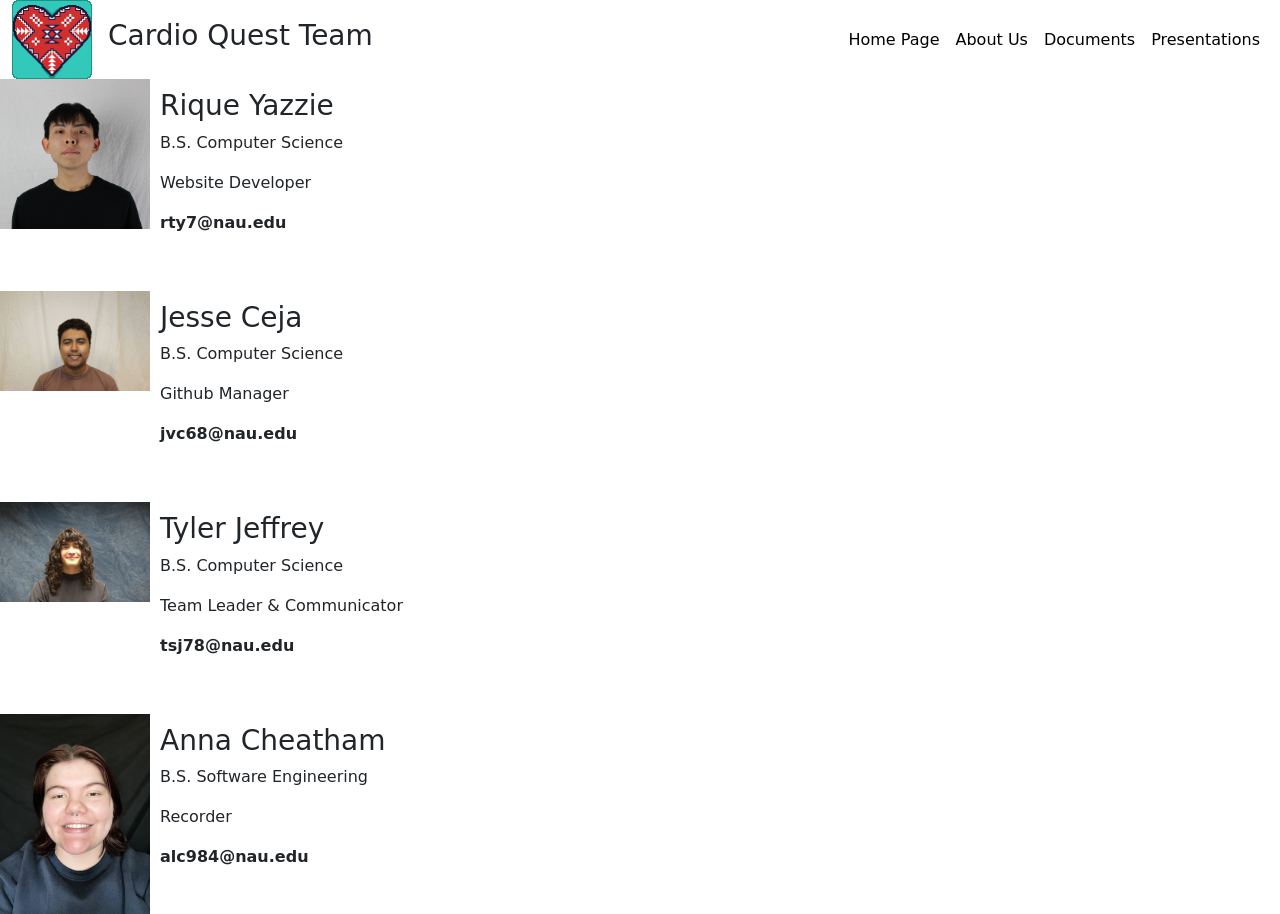
==== aboutUs.html @ 3b8d5ea4 "Refactor team member details in aboutUs.html Updated team member information and structure in About " ====
<!DOCTYPE html>
<html lang="en">
<head>
    <meta charset="UTF-8">
    <meta name="viewport" content="width=device-width, initial-scale=1.0">
    <link rel="stylesheet" href="bootstrap-5.3.8-dist/css/bootstrap.min.css">
    <link rel="stylesheet" href="styles.css">
</head>
<body class="background">
    <div class="header-bar container-fluid d-flex flex-wrap align-items-center">
        <img src="images/HeartlineLogo.png" alt="Cardio Quest Logo" width="80" class="me-3">
        <h3 class="me-auto">Cardio Quest Team</h3>
        <ul class="nav ms-auto">
        <li class="nav-item">
        <a href="index.html" class="nav-link link-body-emphasis px-2 active" aria-current="page">Home Page</a></li>
        <li class="nav-item"><a href="aboutUs.html" class="nav-link link-body-emphasis px-2">About Us</a></li>
        <li class="nav-item"><a href="documents.html" class="nav-link link-body-emphasis px-2">Documents</a></li>
        <li class="nav-item"><a href="presentations.html" class="nav-link link-body-emphasis px-2">Presentations</a></li>
        </ul>        
    </div>
    <div class="flex-container">

    <div class="row-box">
        <div class="image-box">
        <img src="images/riqueHeadshot.jpeg" alt="Riques Headshot Photo">
        </div>
        <div class="text-box">
            <h3>Rique Yazzie</h3>
            <p>B.S. Computer Science</p>
            <p class="italic-font">Website Developer</p>
            <p><b>rty7@nau.edu</b></p>
        </div>
    </div>
    
    <div class="row-box">
        <div class="image-box">
        <img src="images/jesseHeadshot.jpg" alt="Jesses Headshot Photo">
        </div>
        <div class="text-box">
            <h3>Jesse Ceja</h3>
            <p>B.S. Computer Science</p>
            <p class="italic-font">Github Manager</p>
            <p><b>jvc68@nau.edu</b></p>
        </div>
    </div>

    <div class="row-box">
        <div class="image-box">
        <img src="images/tylerHeadshot.jpg" alt="Tylers Headshot Photo">
        </div>
        <div class="text-box">
            <h3>Tyler Jeffrey</h3>
            <p>B.S. Computer Science</p>
            <p class="italic-font">Team Leader & Communicator</p>
            <p><b>tsj78@nau.edu</b></p>
        </div>
    </div>

    <div class="row-box">
        <div class="image-box">
        <img src="images/annaHeadshot.png" alt="Annas Headshot Photo">
        </div>
        <div class="text-box">
            <h3>Anna Cheatham</h3>
            <p>B.S. Software Engineering</p>
            <p class="italic-font">Recorder</p>
            <p><b>alc984@nau.edu</b></p>
        </div>
    </div>

    </div>

    <script src="bootstrap-5.3.8-dist/js/bootstrap.bundle.min.js"></script>

</body>
</html>
---- styles.css ----
.row-box {
  display: flex;
  width: 100%;
}

.image-box {
  flex: 0 0 150px; /* image box is ALWAYS 200px wide */
}

.text-box {
  flex: 1; /* text takes the remaining space */
  padding: 10px;
}

.image-box img {
  width: 100%;
  height: auto;
}

.flex-container {
  display: flex;
  flex-direction: column;
  gap: 30px; /* space between rows */
}
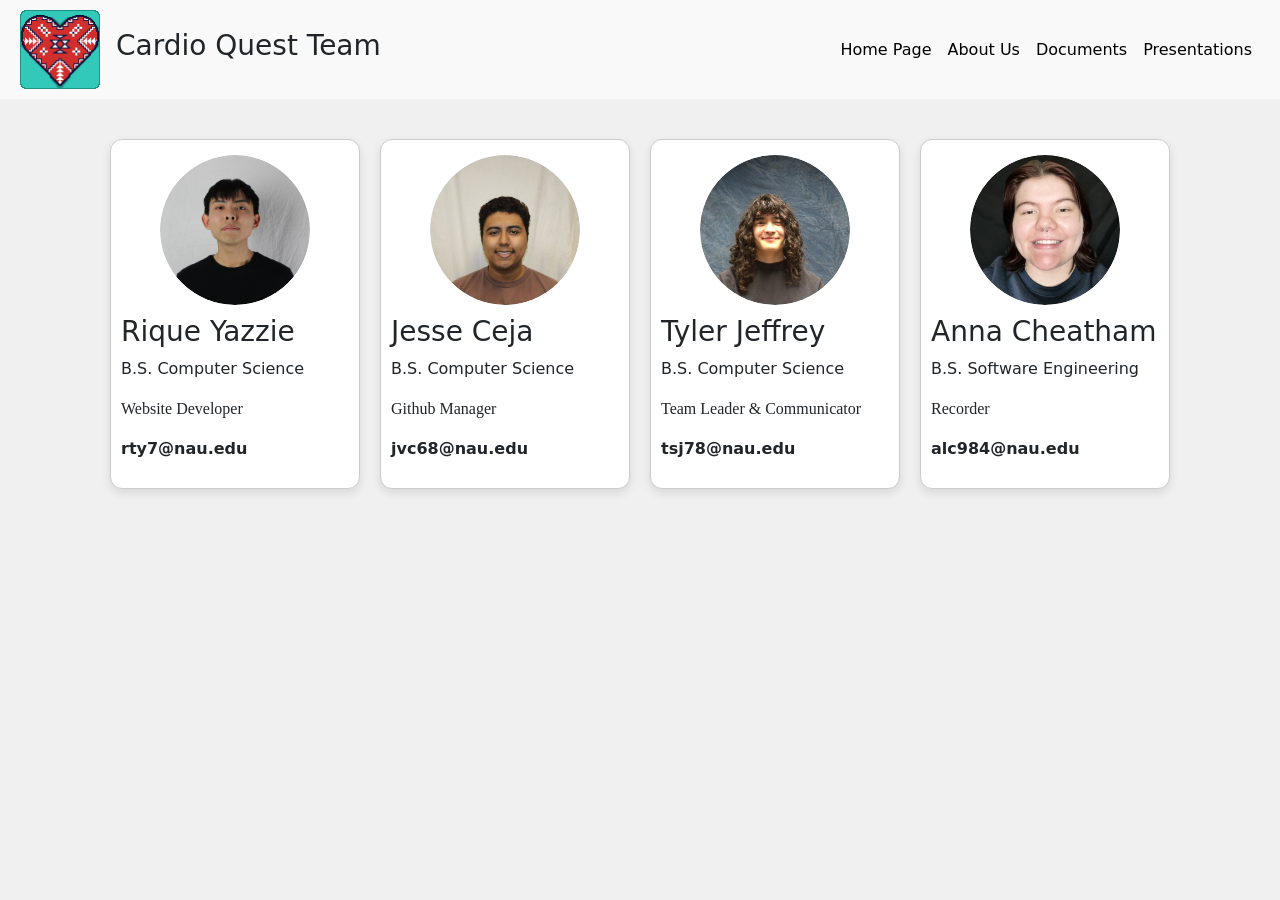
==== commit 7177e38a: "Update aboutUs.html" ====
--- a/aboutUs.html
+++ b/aboutUs.html
@@ -73,4 +73,4 @@
     <script src="bootstrap-5.3.8-dist/js/bootstrap.bundle.min.js"></script>
 
 </body>
-</html>
+</html>
--- a/styles.css
+++ b/styles.css
@@ -1,24 +1,83 @@
+/* creates card in aboutUs.html */
 .row-box {
-  display: flex;
-  width: 100%;
+    width: 250px;
+    height: 350px;   /* taller to fit image + text */
+    display: flex;
+    flex-direction: column;
+    border: 1px solid #ccc;
+    border-radius: 12px;
+    background: white;
+    box-shadow: 0 4px 10px rgba(0,0,0,0.1);
+    overflow: hidden;
 }
 
-.image-box {
-  flex: 0 0 150px; /* image box is ALWAYS 200px wide */
+/* wraps cards horizontally and evenly */
+.flex-container {
+  display: flex;
+  flex-wrap: wrap;        /* allow multiple per row */
+  gap: 20px;
+  justify-content: center;
+  margin-top: 40px;
 }
 
+/* text content for each card */
+.image-box {
+    width: 150px;       /* smaller than the card */
+    height: 150px;      /* same as width */
+    margin: 15px auto 0 auto;    /* center horizontally */
+    overflow: hidden;
+    border-radius: 50%; /* optional if you want circular container */
+}
+
+/* makes images cover their containers */
+.image-box img {
+    width: 100%;
+    height: 100%;
+    object-fit: cover;   /* crop and maintain aspect ratio */
+    border-radius: 50%;  /* perfectly circular */
+}
+
+/* changes font to italic */
+.italic-font {
+  font-family: 'Italic', serif;
+}
 .text-box {
   flex: 1; /* text takes the remaining space */
   padding: 10px;
 }
 
-.image-box img {
-  width: 100%;
-  height: auto;
+
+
+
+/* for styling the top of the header */
+.header-bar {
+    position: sticky;
+    top: 0;
+    z-index: 1000;
+
+    background: rgba(255, 255, 255, 0.6); /* transparent */
+    backdrop-filter: blur(10px);
+    -webkit-backdrop-filter: blur(10px); /* Safari support */
+
+    padding: 10px 20px;
 }
 
-.flex-container {
-  display: flex;
-  flex-direction: column;
-  gap: 30px; /* space between rows */
+/* change background color */
+.background {
+    background-color: #f0f0f0; /* light gray background */
 }
+
+/* hero section styling */
+.hero-section {
+  position: relative;
+}
+
+/* contains text over the hero image */
+.hero-text {
+  position: absolute;
+  top: 50%;
+  left: 50%;
+  transform: translate(-50%, -50%);
+  color: white;
+  text-align: center;
+}
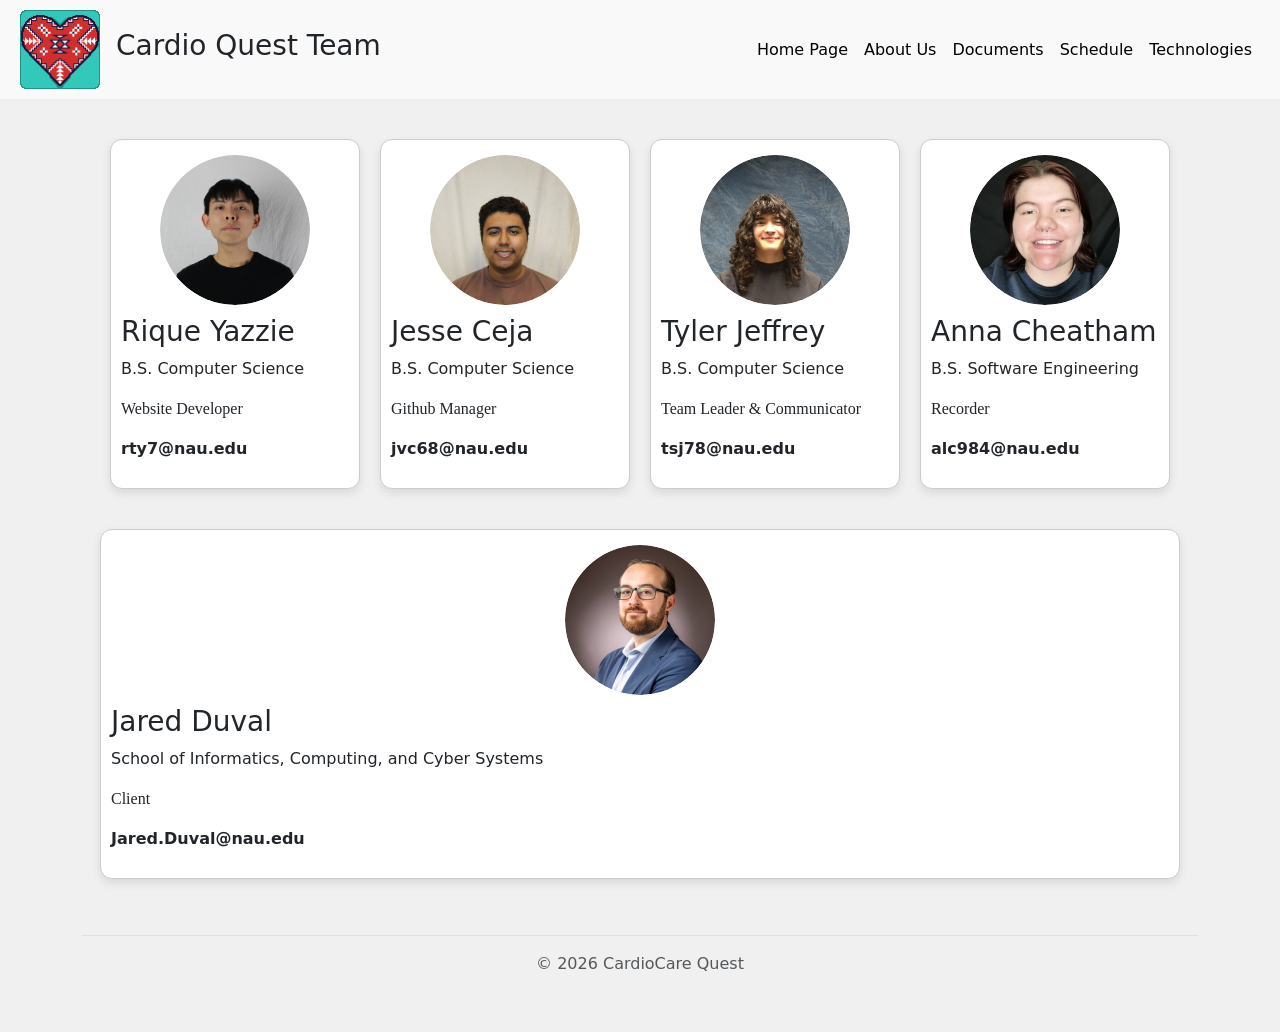
==== commit cf5ce9ab: "Delete documents.html" ====
--- a/aboutUs.html
+++ b/aboutUs.html
@@ -15,11 +15,12 @@
         <a href="index.html" class="nav-link link-body-emphasis px-2 active" aria-current="page">Home Page</a></li>
         <li class="nav-item"><a href="aboutUs.html" class="nav-link link-body-emphasis px-2">About Us</a></li>
         <li class="nav-item"><a href="documents.html" class="nav-link link-body-emphasis px-2">Documents</a></li>
-        <li class="nav-item"><a href="presentations.html" class="nav-link link-body-emphasis px-2">Presentations</a></li>
+        <li class="nav-item"><a href="schedule.html" class="nav-link link-body-emphasis px-2">Schedule</a></li>
+        <li class="nav-item"><a href="technologies.html" class="nav-link link-body-emphasis px-2">Technologies</a></li>
         </ul>        
     </div>
+
     <div class="flex-container">
-
     <div class="row-box">
         <div class="image-box">
         <img src="images/riqueHeadshot.jpeg" alt="Riques Headshot Photo">
@@ -67,7 +68,28 @@
             <p><b>alc984@nau.edu</b></p>
         </div>
     </div>
+    </div>
 
+    <div class="bottom-flex-container">
+        <div class="row-box">
+            <div class="image-box">
+            <img src="images/jaredHeadshot.jpg" alt="Jareds Headshot Photo">
+            </div>
+            <div class="text-box">
+                <h3>Jared Duval</h3>
+                <p>School of Informatics, Computing, and Cyber Systems</p>
+                <p class="italic-font">Client</p>
+                <p><b>Jared.Duval@nau.edu</b></p>
+            </div>
+        </div>
+    </div>
+
+    <div class="container">
+        <footer class="py-3 my-4">
+            <ul class="nav justify-content-center border-bottom pb-3 mb-3">
+            </ul>
+            <p class="text-center text-body-secondary">© 2026 CardioCare Quest</p>
+        </footer>
     </div>
 
     <script src="bootstrap-5.3.8-dist/js/bootstrap.bundle.min.js"></script>
--- a/styles.css
+++ b/styles.css
@@ -1,70 +1,128 @@
 /* creates card in aboutUs.html */
 .row-box {
-    width: 250px;
-    height: 350px;   /* taller to fit image + text */
-    display: flex;
-    flex-direction: column;
-    border: 1px solid #ccc;
-    border-radius: 12px;
-    background: white;
-    box-shadow: 0 4px 10px rgba(0,0,0,0.1);
-    overflow: hidden;
+  width: 250px;
+  height: 350px;
+  /* taller to fit image + text */
+  display: flex;
+  flex-direction: column;
+  border: 1px solid #ccc;
+  border-radius: 12px;
+  background: white;
+  box-shadow: 0 4px 10px rgba(0, 0, 0, 0.1);
+  overflow: hidden;
 }
 
 /* wraps cards horizontally and evenly */
 .flex-container {
   display: flex;
-  flex-wrap: wrap;        /* allow multiple per row */
+  flex-wrap: wrap;
+  /* allow multiple per row */
   gap: 20px;
   justify-content: center;
   margin-top: 40px;
 }
 
+/* Styles for bottom container in aboutUs.html */
+.bottom-flex-container {
+  display: flex;
+  gap: 20px;
+  justify-content: center;
+  margin-top: 40px;
+  padding: 0 100px; /* add horizontal padding to prevent edge crowding */
+}
+
+/* override width behavior ONLY for bottom cards */
+.bottom-flex-container .row-box {
+  flex: 1;        /* makes them stretch evenly */
+  max-width: none;
+}
+
+
 /* text content for each card */
 .image-box {
-    width: 150px;       /* smaller than the card */
-    height: 150px;      /* same as width */
-    margin: 15px auto 0 auto;    /* center horizontally */
-    overflow: hidden;
-    border-radius: 50%; /* optional if you want circular container */
+  width: 150px;
+  /* smaller than the card */
+  height: 150px;
+  /* same as width */
+  margin: 15px auto 0 auto;
+  /* center horizontally */
+  overflow: hidden;
+  border-radius: 50%;
+  /* optional if you want circular container */
 }
 
 /* makes images cover their containers */
 .image-box img {
-    width: 100%;
-    height: 100%;
-    object-fit: cover;   /* crop and maintain aspect ratio */
-    border-radius: 50%;  /* perfectly circular */
+  width: 100%;
+  height: 100%;
+  object-fit: cover;
+  /* crop and maintain aspect ratio */
+  border-radius: 50%;
+  /* perfectly circular */
 }
 
 /* changes font to italic */
 .italic-font {
   font-family: 'Italic', serif;
 }
+
 .text-box {
-  flex: 1; /* text takes the remaining space */
+  flex: 1;
+  /* text takes the remaining space */
+  padding: 10px;
+}
+
+.link-container {
+  display: grid;
+  grid-template-columns: 20vh;
+}
+
+.link-box {
+  width: 98vw;
+  height: 250px;
+  padding: 10px;
+  margin: 10px;
+  /* taller to fit image + text */
+  border-radius: 12px;
+  background: white;
+  box-shadow: 0 4px 10px rgba(0, 0, 0, 0.1);
+  overflow: hidden;
+}
+
+.link-image-box img {
+  width: 100px;
+  height: 100px;
+  object-fit: cover;
+  align-self: left;
+  border-radius: 20px;
+}
+
+.link {
+  /* text takes the remaining space */
   padding: 10px;
 }
 
 
 
-
 /* for styling the top of the header */
 .header-bar {
-    position: sticky;
-    top: 0;
-    z-index: 1000;
+  position: sticky;
+  top: 0;
+  z-index: 1000;
 
-    background: rgba(255, 255, 255, 0.6); /* transparent */
-    backdrop-filter: blur(10px);
-    -webkit-backdrop-filter: blur(10px); /* Safari support */
+  background: rgba(255, 255, 255, 0.6);
+  /* transparent */
+  backdrop-filter: blur(10px);
+  -webkit-backdrop-filter: blur(10px);
+  /* Safari support */
 
-    padding: 10px 20px;
+  padding: 10px 20px;
 }
 
 /* change background color */
 .background {
-    background-color: #f0f0f0; /* light gray background */
+  background-color: #f0f0f0;
+  /* light gray background */
 }
 
 /* hero section styling */
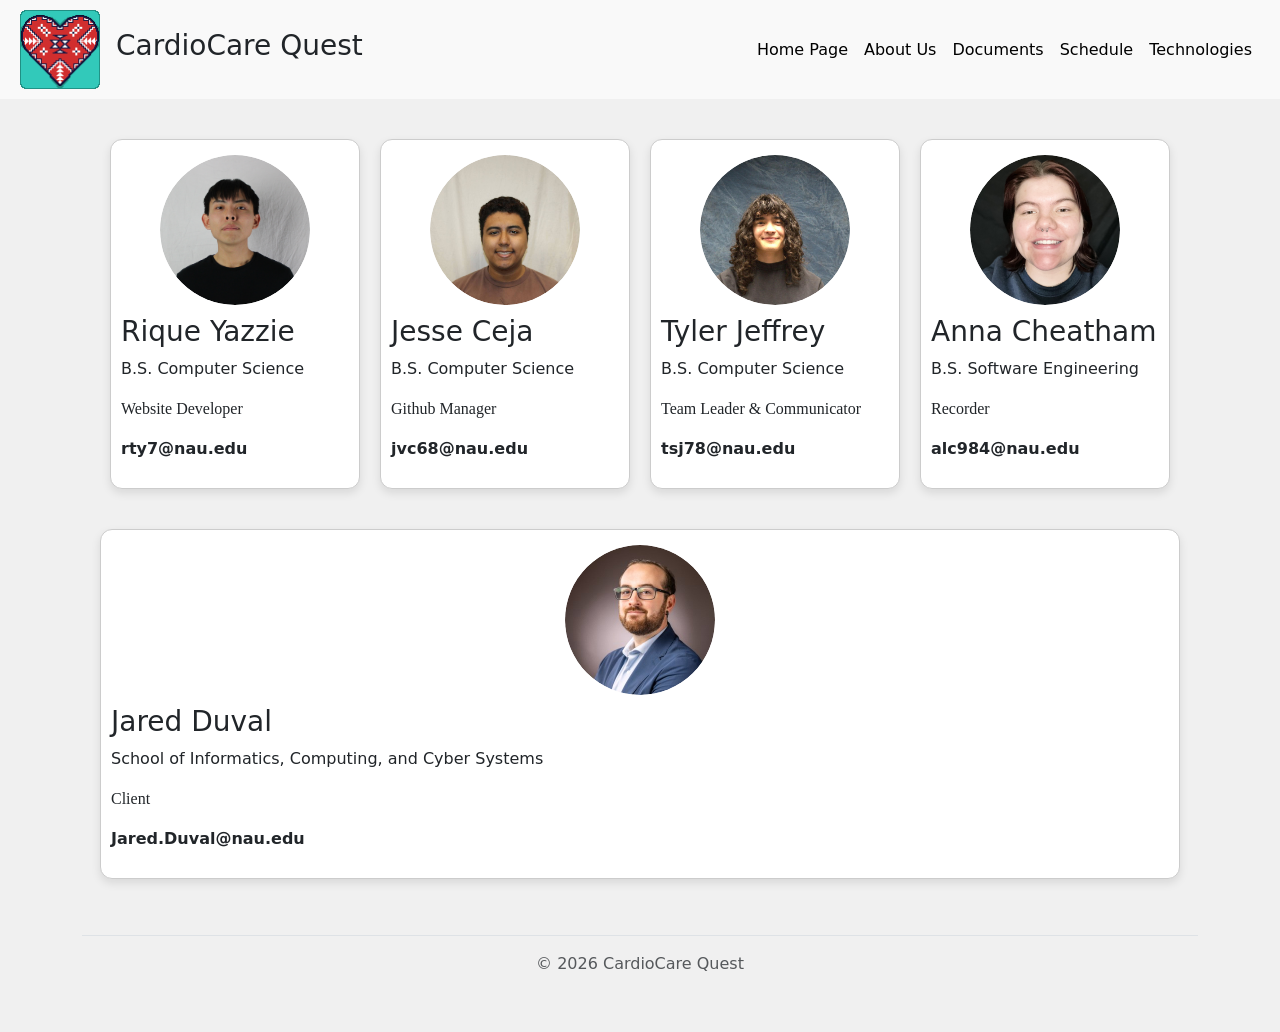
==== commit 6834d5dd: "Edited the naming conventions for the titles.." ====
--- a/aboutUs.html
+++ b/aboutUs.html
@@ -9,7 +9,7 @@
 <body class="background">
     <div class="header-bar container-fluid d-flex flex-wrap align-items-center">
         <img src="images/HeartlineLogo.png" alt="Cardio Quest Logo" width="80" class="me-3">
-        <h3 class="me-auto">Cardio Quest Team</h3>
+        <h3 class="me-auto">CardioCare Quest</h3>
         <ul class="nav ms-auto">
         <li class="nav-item">
         <a href="index.html" class="nav-link link-body-emphasis px-2 active" aria-current="page">Home Page</a></li>
--- a/styles.css
+++ b/styles.css
@@ -28,12 +28,14 @@
   gap: 20px;
   justify-content: center;
   margin-top: 40px;
-  padding: 0 100px; /* add horizontal padding to prevent edge crowding */
+  padding: 0 100px;
+  /* add horizontal padding to prevent edge crowding */
 }
 
 /* override width behavior ONLY for bottom cards */
 .bottom-flex-container .row-box {
-  flex: 1;        /* makes them stretch evenly */
+  flex: 1;
+  /* makes them stretch evenly */
   max-width: none;
 }
 
@@ -119,6 +121,11 @@
   padding: 10px 20px;
 }
 
+.banner {
+  width: 1700px;
+  height: 250px;
+}
+
 /* change background color */
 .background {
   background-color: #f0f0f0;
@@ -134,7 +141,7 @@
 .hero-text {
   position: absolute;
   top: 50%;
-  left: 50%;
+  left: 35%;
   transform: translate(-50%, -50%);
   color: white;
   text-align: center;
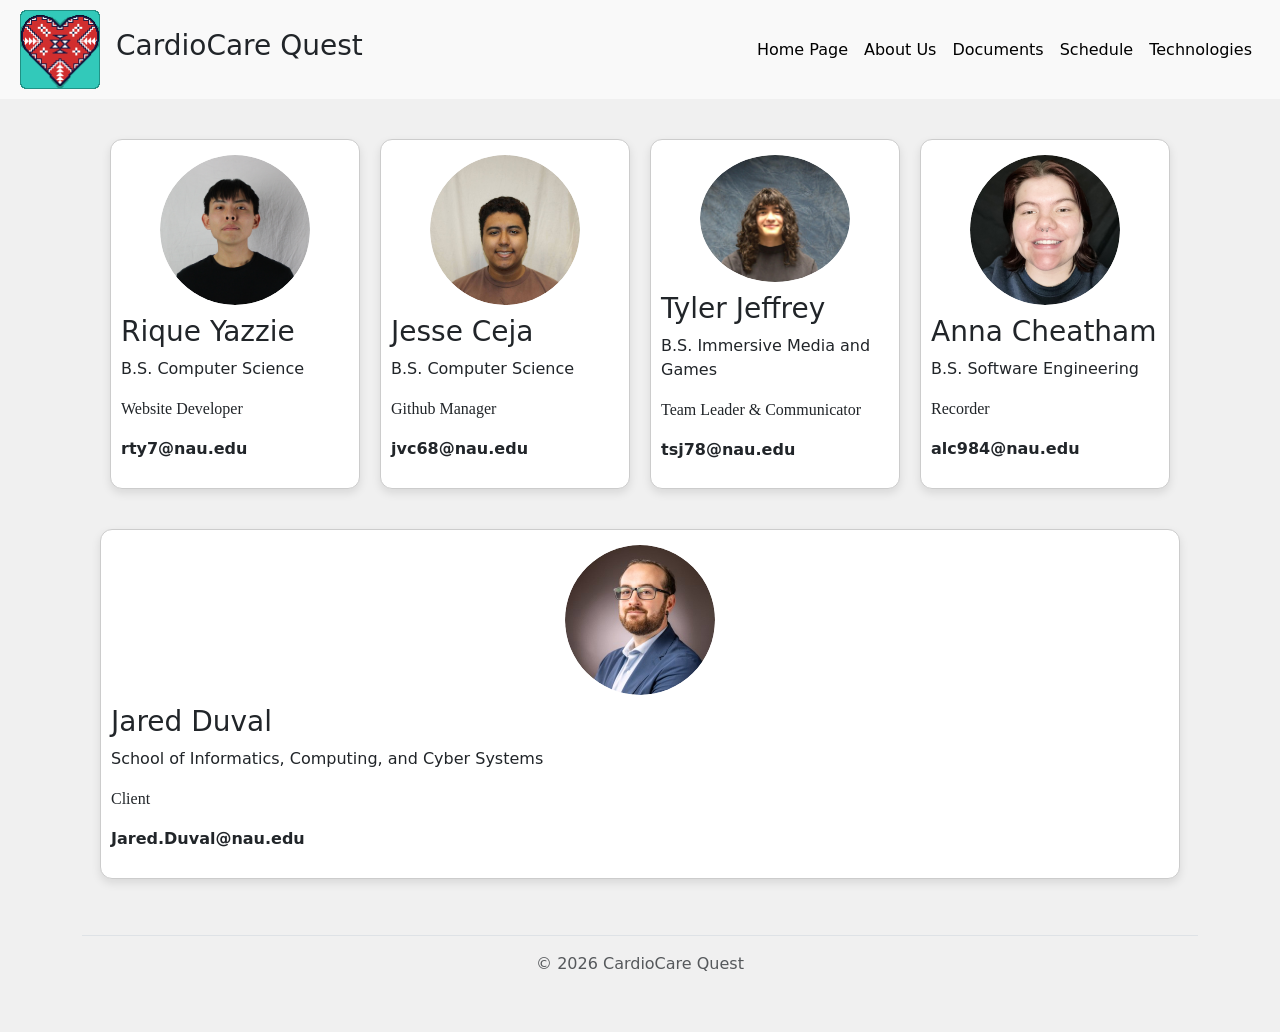
==== commit a0e8de66: "Fixed some wording and banner formatting." ====
--- a/aboutUs.html
+++ b/aboutUs.html
@@ -51,7 +51,7 @@
         </div>
         <div class="text-box">
             <h3>Tyler Jeffrey</h3>
-            <p>B.S. Computer Science</p>
+            <p>B.S. Immersive Media and Games</p>
             <p class="italic-font">Team Leader & Communicator</p>
             <p><b>tsj78@nau.edu</b></p>
         </div>
--- a/styles.css
+++ b/styles.css
@@ -122,8 +122,9 @@
 }
 
 .banner {
-  width: 1700px;
+  width: 100%;
   height: 250px;
+  object-fit: cover;
 }
 
 /* change background color */
@@ -135,6 +136,8 @@
 /* hero section styling */
 .hero-section {
   position: relative;
+  width: 100%;
+  overflow: hidden;
 }
 
 /* contains text over the hero image */
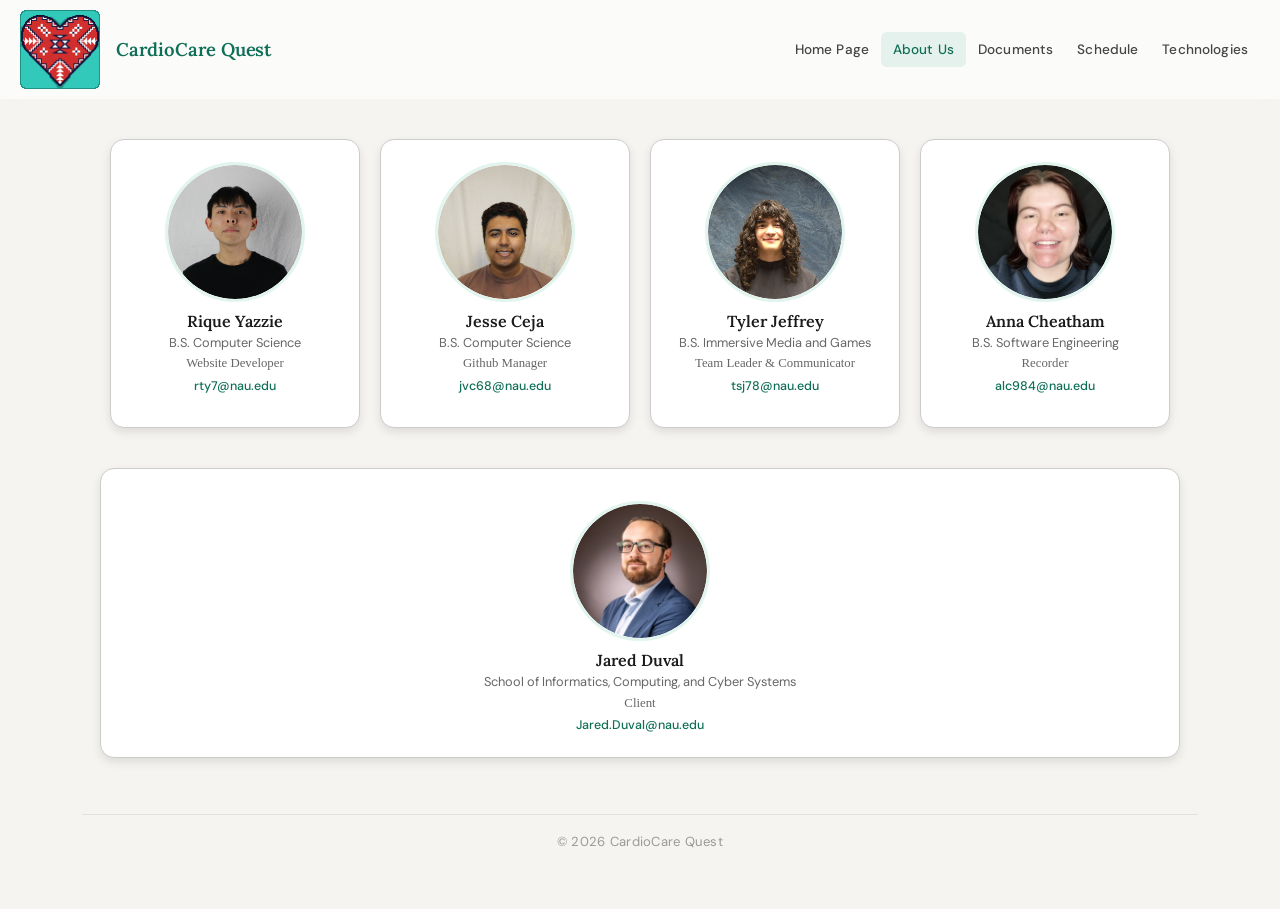
==== commit a0d85940: "Revamped website to reflect project changes & polish the look." ====
--- a/aboutUs.html
+++ b/aboutUs.html
@@ -4,6 +4,7 @@
     <meta charset="UTF-8">
     <meta name="viewport" content="width=device-width, initial-scale=1.0">
     <link rel="stylesheet" href="bootstrap-5.3.8-dist/css/bootstrap.min.css">
+    <title>CardioCare Quest - About Us</title>
     <link rel="stylesheet" href="styles.css">
 </head>
 <body class="background">
@@ -12,8 +13,8 @@
         <h3 class="me-auto">CardioCare Quest</h3>
         <ul class="nav ms-auto">
         <li class="nav-item">
-        <a href="index.html" class="nav-link link-body-emphasis px-2 active" aria-current="page">Home Page</a></li>
-        <li class="nav-item"><a href="aboutUs.html" class="nav-link link-body-emphasis px-2">About Us</a></li>
+        <a href="index.html" class="nav-link link-body-emphasis px-2">Home Page</a></li>
+        <li class="nav-item"><a href="aboutUs.html" class="nav-link link-body-emphasis px-2 active" aria-current="page">About Us</a></li>
         <li class="nav-item"><a href="documents.html" class="nav-link link-body-emphasis px-2">Documents</a></li>
         <li class="nav-item"><a href="schedule.html" class="nav-link link-body-emphasis px-2">Schedule</a></li>
         <li class="nav-item"><a href="technologies.html" class="nav-link link-body-emphasis px-2">Technologies</a></li>
@@ -23,7 +24,7 @@
     <div class="flex-container">
     <div class="row-box">
         <div class="image-box">
-        <img src="images/riqueHeadshot.jpeg" alt="Riques Headshot Photo">
+            <img src="images/riqueHeadshot.jpeg" alt="Riques Headshot Photo">
         </div>
         <div class="text-box">
             <h3>Rique Yazzie</h3>
@@ -35,7 +36,7 @@
     
     <div class="row-box">
         <div class="image-box">
-        <img src="images/jesseHeadshot.jpg" alt="Jesses Headshot Photo">
+            <img src="images/jesseHeadshot.jpg" alt="Jesses Headshot Photo">
         </div>
         <div class="text-box">
             <h3>Jesse Ceja</h3>
@@ -47,7 +48,7 @@
 
     <div class="row-box">
         <div class="image-box">
-        <img src="images/tylerHeadshot.jpg" alt="Tylers Headshot Photo">
+            <img src="images/tylerHeadshot.jpg" alt="Tylers Headshot Photo">
         </div>
         <div class="text-box">
             <h3>Tyler Jeffrey</h3>
@@ -59,7 +60,7 @@
 
     <div class="row-box">
         <div class="image-box">
-        <img src="images/annaHeadshot.png" alt="Annas Headshot Photo">
+            <img src="images/annaHeadshot.png" alt="Annas Headshot Photo">
         </div>
         <div class="text-box">
             <h3>Anna Cheatham</h3>
@@ -73,7 +74,7 @@
     <div class="bottom-flex-container">
         <div class="row-box">
             <div class="image-box">
-            <img src="images/jaredHeadshot.jpg" alt="Jareds Headshot Photo">
+                <img src="images/jaredHeadshot.jpg" alt="Jareds Headshot Photo">
             </div>
             <div class="text-box">
                 <h3>Jared Duval</h3>
--- a/styles.css
+++ b/styles.css
@@ -1,15 +1,186 @@
+/* ====================
+   GLOBAL STUFF (FONTS)
+   ==================== */
+
+@import url('https://fonts.googleapis.com/css2?family=Lora:ital,wght@0,400;0,600;1,400&family=DM+Sans:ital,wght@0,300;0,400;0,500;1,400&display=swap');
+ 
+*, *::before, *::after {
+  box-sizing: border-box;
+}
+ 
+body {
+  font-family: 'DM Sans', sans-serif;
+  font-size: 15px;
+  line-height: 1.7;
+  color: #1a1a1a;
+}
+ 
+h1, h2, h3, h4 {
+  font-family: 'Lora', serif;
+  font-weight: 600;
+}
+
+/* ====================
+   BACKGROUND
+   ==================== */
+
+/* change background color */
+.background {
+  background-color: #f5f4f0;
+}
+
+/* ====================
+   HEADER/NAV
+   ==================== */
+
+/* for styling the top of the header */
+.header-bar {
+  position: sticky;
+  top: 0;
+  z-index: 1000;
+
+  background: rgba(255, 255, 255, 0.6);
+  /* transparent */
+  backdrop-filter: blur(10px);
+  -webkit-backdrop-filter: blur(10px);
+  /* Safari support */
+  padding: 10px 20px;
+}
+
+.header-bar h3 {
+  font-family: 'Lora', serif;
+  font-size: 1.15rem;
+  font-weight: 600;
+  color: #0f6e56;
+  margin: 0;
+  letter-spacing: -0.01em;
+}
+ 
+.header-bar .nav-link {
+  font-size: 0.85rem;
+  font-weight: 500;
+  color: #444 !important;
+  padding: 6px 12px !important;
+  border-radius: 6px;
+  transition: background 0.18s, color 0.18s;
+  letter-spacing: 0.01em;
+}
+ 
+.header-bar .nav-link:hover {
+  background: rgba(29, 158, 117, 0.08);
+  color: #0f6e56 !important;
+}
+ 
+.header-bar .nav-link.active {
+  background: rgba(29, 158, 117, 0.1);
+  color: #0f6e56 !important;
+}
+
+/* ====================
+   HERO SECTION 
+   ====================*/
+
+.banner {
+  width: 100%;
+  height: 300px;
+  object-fit: cover;
+  display: block;
+  filter: brightness(0.72);
+}
+
+/* hero section styling */
+.hero-section {
+  position: relative;
+  width: 100%;
+  overflow: hidden;
+}
+
+/* contains text over the hero image */
+.hero-text {
+  position: absolute;
+  top: 50%;
+  left: 35%;
+  transform: translate(-50%, -50%);
+  color: white;
+  text-align: center;
+}
+
+.hero-text h1 {
+  font-family: 'Lora', serif;
+  font-size: clamp(1.4rem, 3vw, 2rem);
+  font-weight: 600;
+  text-shadow: 0 2px 12px rgba(0,0,0,0.35);
+  line-height: 1.3;
+  color: white;
+}
+
+/* ====================
+   MAIN CONTENT HOMEPAGE
+   ==================== */
+
+.container.my-4 {
+  background: white;
+  border-radius: 14px;
+  padding: 36px 40px;
+  margin-top: 36px !important;
+  margin-bottom: 36px !important;
+  box-shadow: 0 2px 16px rgba(0,0,0,0.06);
+  border: 1px solid rgba(0,0,0,0.05);
+}
+ 
+.container.my-4 h2 {
+  font-size: 1.35rem;
+  color: #0f6e56;
+  margin-bottom: 14px;
+  padding-bottom: 10px;
+  border-bottom: 1px solid #e0e0e0 !important;
+}
+ 
+.container.my-4 h4 {
+  font-size: 1rem;
+  color: #1a1a1a;
+  margin-top: 20px;
+  margin-bottom: 6px;
+}
+ 
+.container.my-4 p {
+  color: #444;
+  line-height: 1.75;
+}
+ 
+.container.my-4 ul {
+  color: #444;
+  padding-left: 1.4rem;
+}
+ 
+.container.my-4 ul li {
+  margin-bottom: 6px;
+  line-height: 1.7;
+}
+
+/* ====================
+   ABOUT US PAGE
+   ==================== */
+
 /* creates card in aboutUs.html */
 .row-box {
   width: 250px;
-  height: 350px;
+  height: auto;
   /* taller to fit image + text */
   display: flex;
   flex-direction: column;
   border: 1px solid #ccc;
-  border-radius: 12px;
+  border-radius: 14px;
   background: white;
   box-shadow: 0 4px 10px rgba(0, 0, 0, 0.1);
   overflow: hidden;
+  padding-bottom: 20px;
+  transition: box-shadow 0.2s, transform 0.2s;
+}
+
+.row-box:hover {
+  box-shadow: 0 8px 28px rgba(15, 110, 86, 0.12);
+  transform: translateY(-3px);
 }
 
 /* wraps cards horizontally and evenly */
@@ -35,6 +206,7 @@
 /* override width behavior ONLY for bottom cards */
 .bottom-flex-container .row-box {
   flex: 1;
+  padding: 10px;
   /* makes them stretch evenly */
   max-width: none;
 }
@@ -42,14 +214,15 @@
 
 /* text content for each card */
 .image-box {
-  width: 150px;
+  width: 140px;
   /* smaller than the card */
-  height: 150px;
+  height: 140px;
   /* same as width */
-  margin: 15px auto 0 auto;
+  margin: 22px auto 0 auto;
   /* center horizontally */
   overflow: hidden;
   border-radius: 50%;
+  border: 3px solid #e1f5ee;
   /* optional if you want circular container */
 }
 
@@ -72,7 +245,32 @@
   flex: 1;
   /* text takes the remaining space */
   padding: 10px;
-}
+  text-align: center;
+}
+
+.text-box h3 {
+  font-size: 1rem;
+  font-weight: 600;
+  margin-bottom: 2px;
+  color: #1a1a1a;
+}
+ 
+.text-box p {
+  font-size: 0.8rem;
+  color: #666;
+  margin-bottom: 2px;
+  line-height: 1.5;
+}
+ 
+.text-box p b {
+  font-size: 0.78rem;
+  color: #0f6e56;
+  font-weight: 500;
+}
+
+/* ====================
+   DOCUMENTS PAGE
+   ==================== */
 
 .link-container {
   display: grid;
@@ -81,7 +279,7 @@
 
 .link-box {
   width: 98vw;
-  height: 250px;
+  height: auto;
   padding: 10px;
   margin: 10px;
   /* taller to fit image + text */
@@ -89,6 +287,12 @@
   background: white;
   box-shadow: 0 4px 10px rgba(0, 0, 0, 0.1);
   overflow: hidden;
+  transition: box-shadow 0.2s, transform 0.2s;
+}
+
+.link-box:hover {
+  box-shadow: 0 8px 28px rgba(15, 110, 86, 0.1);
+  transform: translateY(-2px);
 }
 
 .link-image-box img {
@@ -104,48 +308,20 @@
   padding: 10px;
 }
 
-
-
-/* for styling the top of the header */
-.header-bar {
-  position: sticky;
-  top: 0;
-  z-index: 1000;
-
-  background: rgba(255, 255, 255, 0.6);
-  /* transparent */
-  backdrop-filter: blur(10px);
-  -webkit-backdrop-filter: blur(10px);
-  /* Safari support */
-
-  padding: 10px 20px;
-}
-
-.banner {
-  width: 100%;
-  height: 250px;
-  object-fit: cover;
-}
-
-/* change background color */
-.background {
-  background-color: #f0f0f0;
-  /* light gray background */
-}
-
-/* hero section styling */
-.hero-section {
-  position: relative;
-  width: 100%;
-  overflow: hidden;
-}
-
-/* contains text over the hero image */
-.hero-text {
-  position: absolute;
-  top: 50%;
-  left: 35%;
-  transform: translate(-50%, -50%);
-  color: white;
-  text-align: center;
+/* ====================
+   FOOTER
+   ==================== */
+
+footer {
+  margin-top: 20px;
+}
+ 
+footer .text-body-secondary {
+  font-size: 0.82rem;
+  color: #999 !important;
+  letter-spacing: 0.02em;
+}
+ 
+footer .border-bottom {
+  border-color: rgba(0,0,0,0.08) !important;
 }
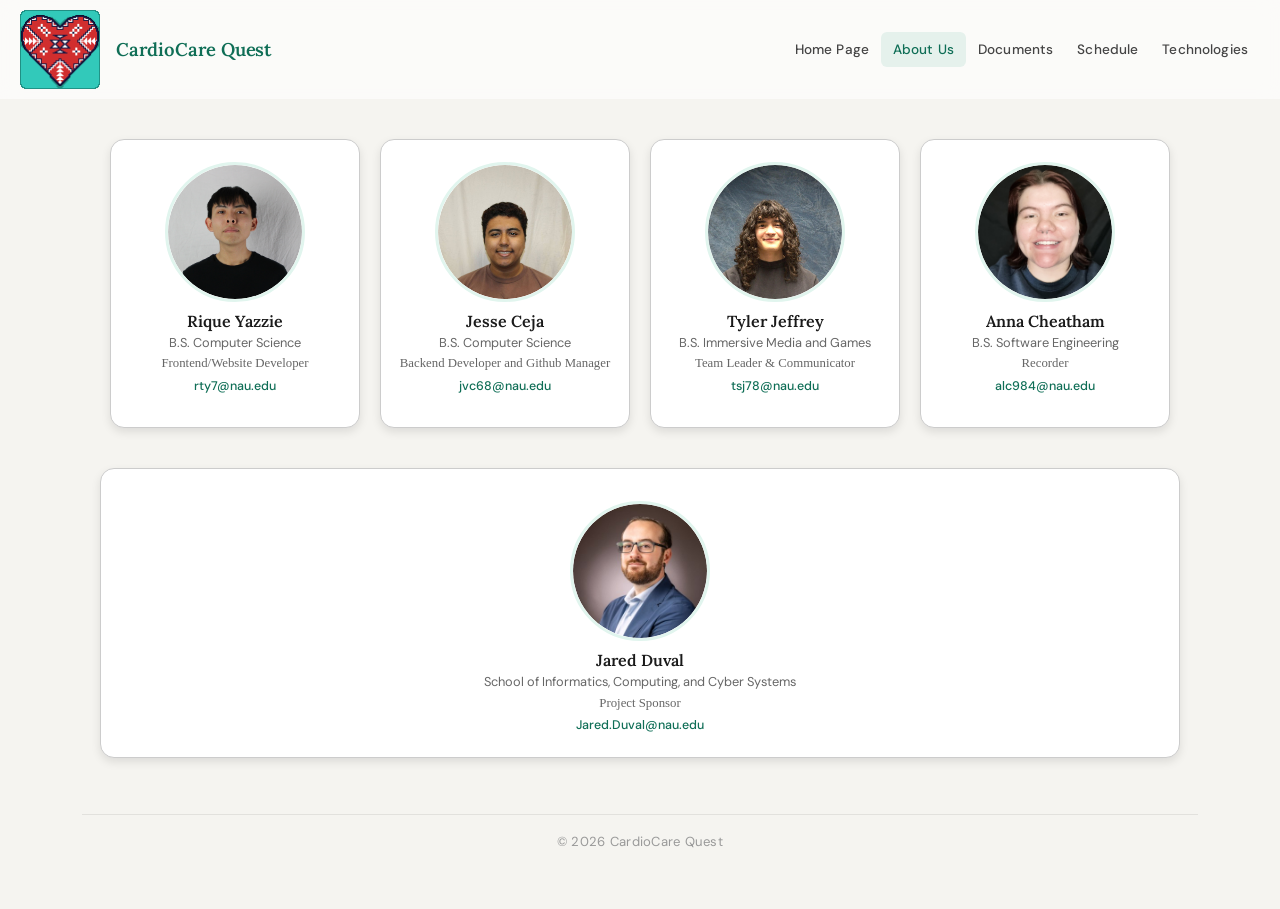
==== commit 4c55cc56: "Created new sections and fleshed out more descriptions for overall website" ====
--- a/aboutUs.html
+++ b/aboutUs.html
@@ -29,7 +29,7 @@
         <div class="text-box">
             <h3>Rique Yazzie</h3>
             <p>B.S. Computer Science</p>
-            <p class="italic-font">Website Developer</p>
+            <p class="italic-font">Frontend/Website Developer</p>
             <p><b>rty7@nau.edu</b></p>
         </div>
     </div>
@@ -41,7 +41,7 @@
         <div class="text-box">
             <h3>Jesse Ceja</h3>
             <p>B.S. Computer Science</p>
-            <p class="italic-font">Github Manager</p>
+            <p class="italic-font">Backend Developer and Github Manager</p>
             <p><b>jvc68@nau.edu</b></p>
         </div>
     </div>
@@ -79,7 +79,7 @@
             <div class="text-box">
                 <h3>Jared Duval</h3>
                 <p>School of Informatics, Computing, and Cyber Systems</p>
-                <p class="italic-font">Client</p>
+                <p class="italic-font">Project Sponsor</p>
                 <p><b>Jared.Duval@nau.edu</b></p>
             </div>
         </div>
--- a/styles.css
+++ b/styles.css
@@ -129,7 +129,7 @@
 }
  
 .container.my-4 h2 {
-  font-size: 1.35rem;
+  font-size: 1.8rem;
   color: #0f6e56;
   margin-bottom: 14px;
   padding-bottom: 10px;
@@ -272,6 +272,13 @@
    DOCUMENTS PAGE
    ==================== */
 
+.document-image img {
+  width: 70px;
+  height: 70px;
+  object-fit: cover;
+  display: block;
+}
+
 .link-container {
   display: grid;
   grid-template-columns: 20vh;
@@ -324,4 +331,41 @@
  
 footer .border-bottom {
   border-color: rgba(0,0,0,0.08) !important;
-}+}
+
+.solution-row {
+  display: flex;
+  align-items: center;
+  gap: 30px; /* smaller space between image and text */
+  margin: 20px 0;
+}
+
+.solution-left img {
+  width: 100%;
+  max-width: 500px;
+  height: auto;
+  display: block;
+}
+
+.schedule-image {
+  width: 100%;
+  max-width: 800px;
+  height: auto;
+  display: block;
+  margin: 20px auto;
+}
+
+
+.video-section {
+  margin: 24px 0 10px 0;
+  display: flex;
+  justify-content: center;
+}
+
+.video-section video {
+  width: 100%;
+  max-width: 800px;
+  height: auto;
+  border-radius: 12px;
+  box-shadow: 0 4px 16px rgba(0,0,0,0.08);
+}
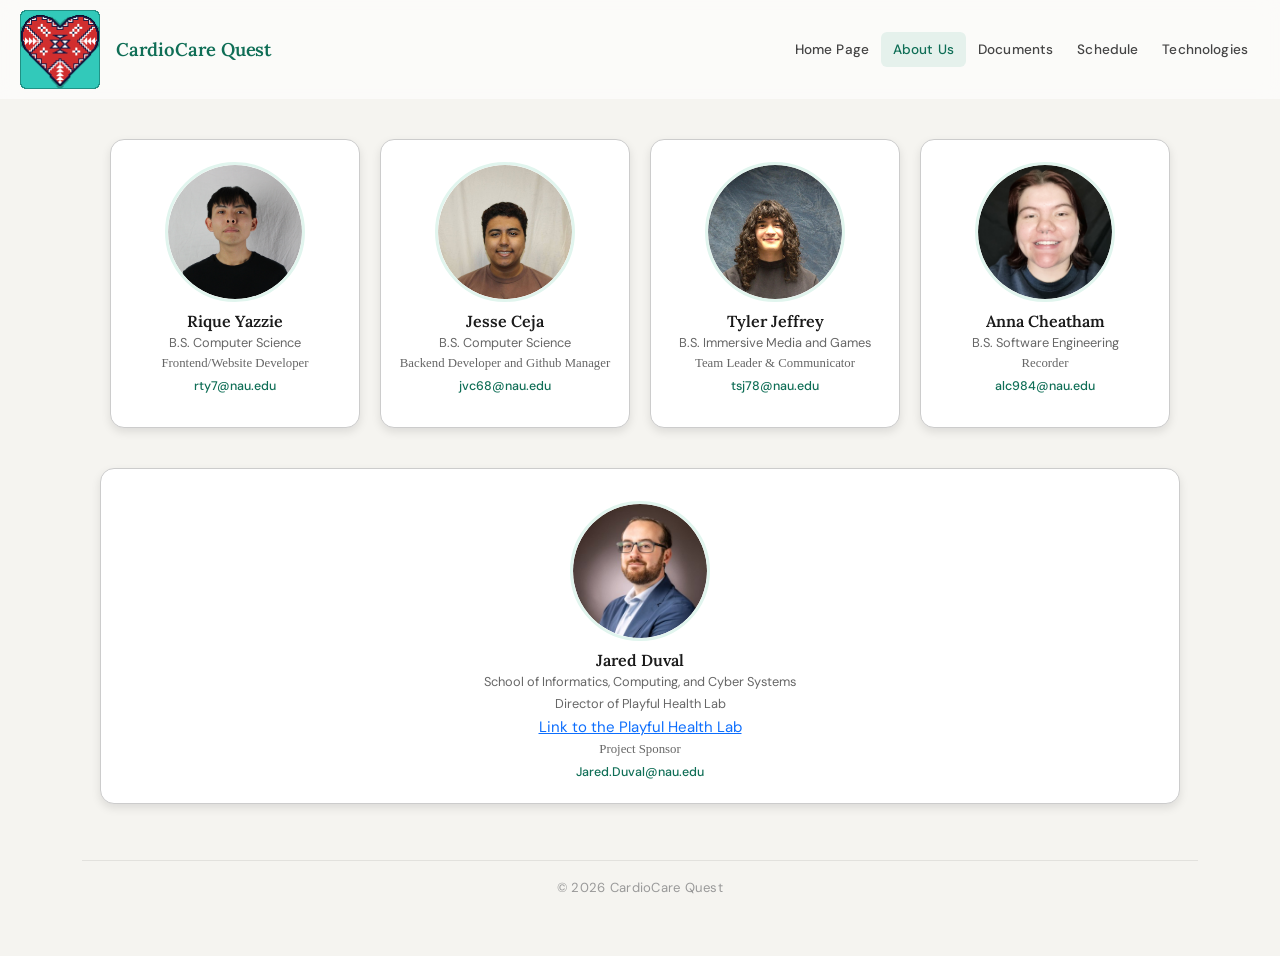
==== commit 164e6d27: "Added Client Link Link for Dr. Duval added." ====
--- a/aboutUs.html
+++ b/aboutUs.html
@@ -79,6 +79,8 @@
             <div class="text-box">
                 <h3>Jared Duval</h3>
                 <p>School of Informatics, Computing, and Cyber Systems</p>
+                <p>Director of Playful Health Lab</p>
+                <a href="https://www.phtlab.nau.edu/">Link to the Playful Health Lab</a>
                 <p class="italic-font">Project Sponsor</p>
                 <p><b>Jared.Duval@nau.edu</b></p>
             </div>
